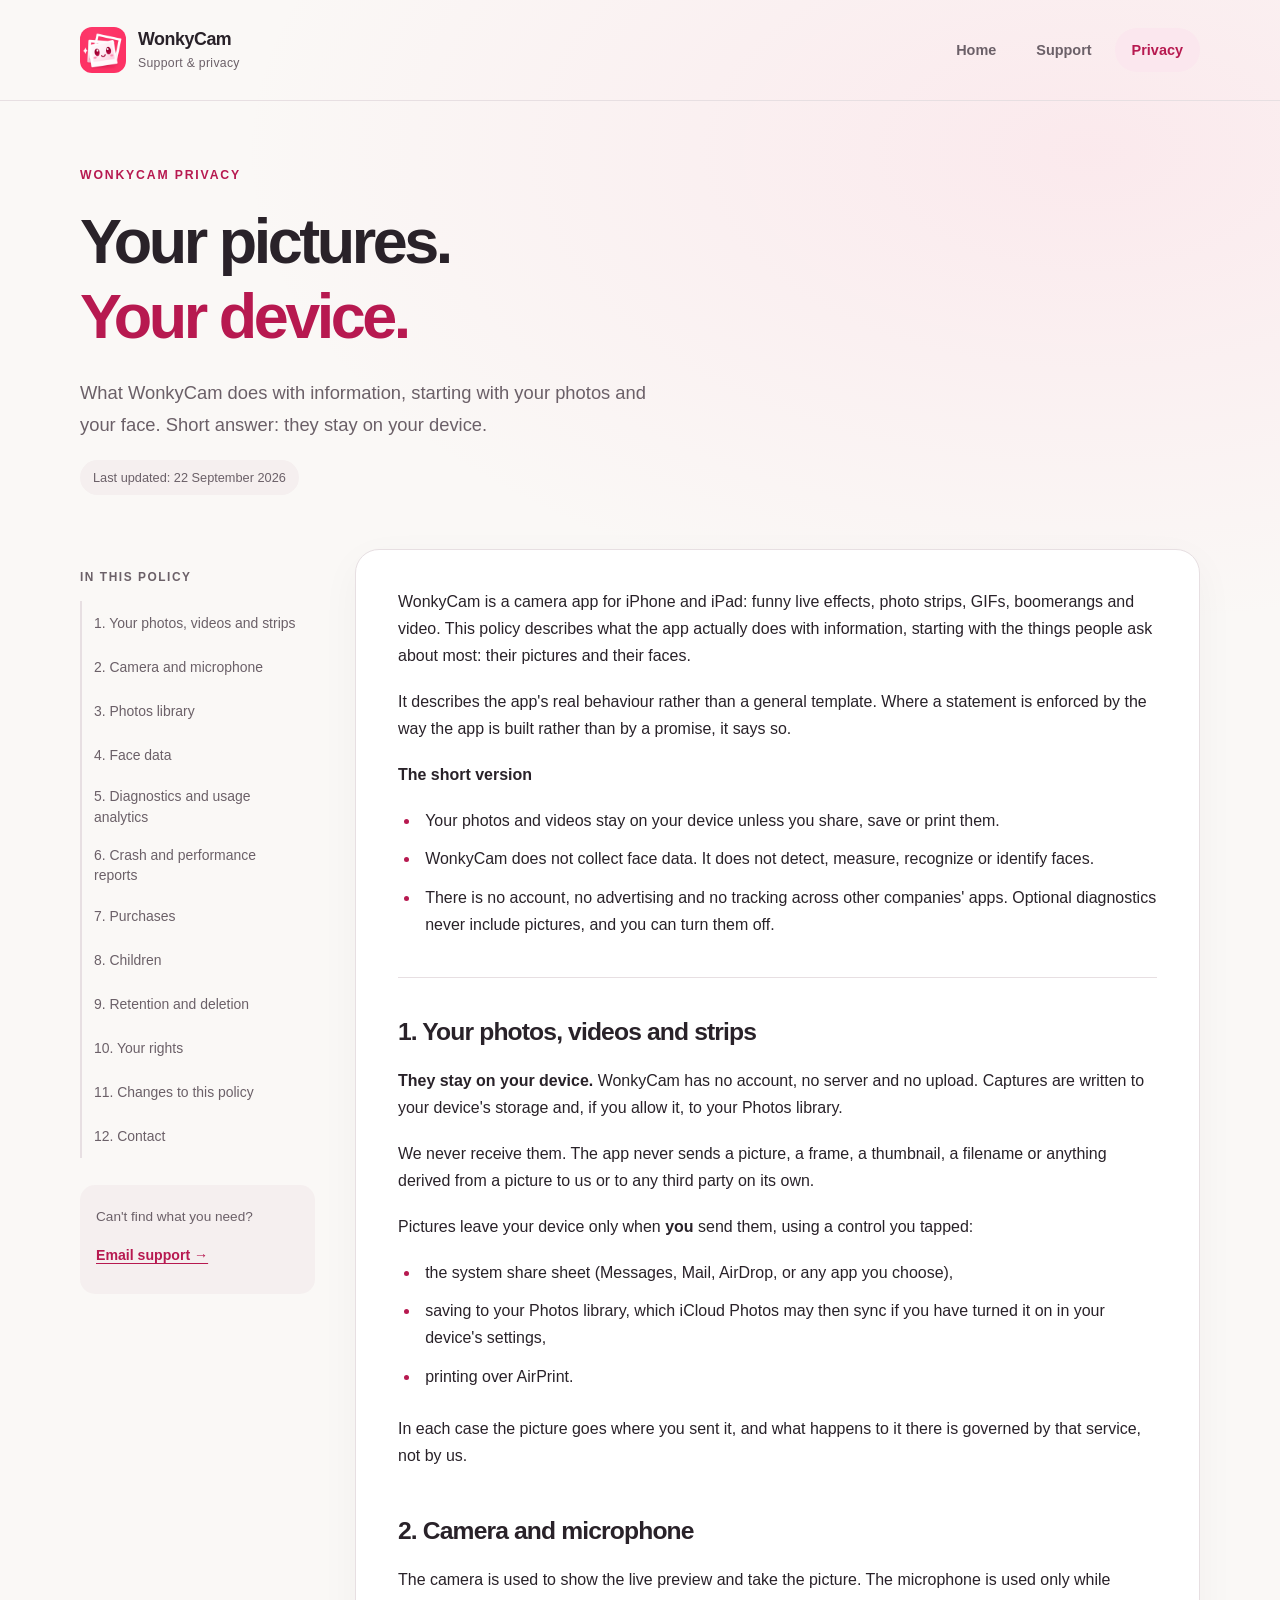
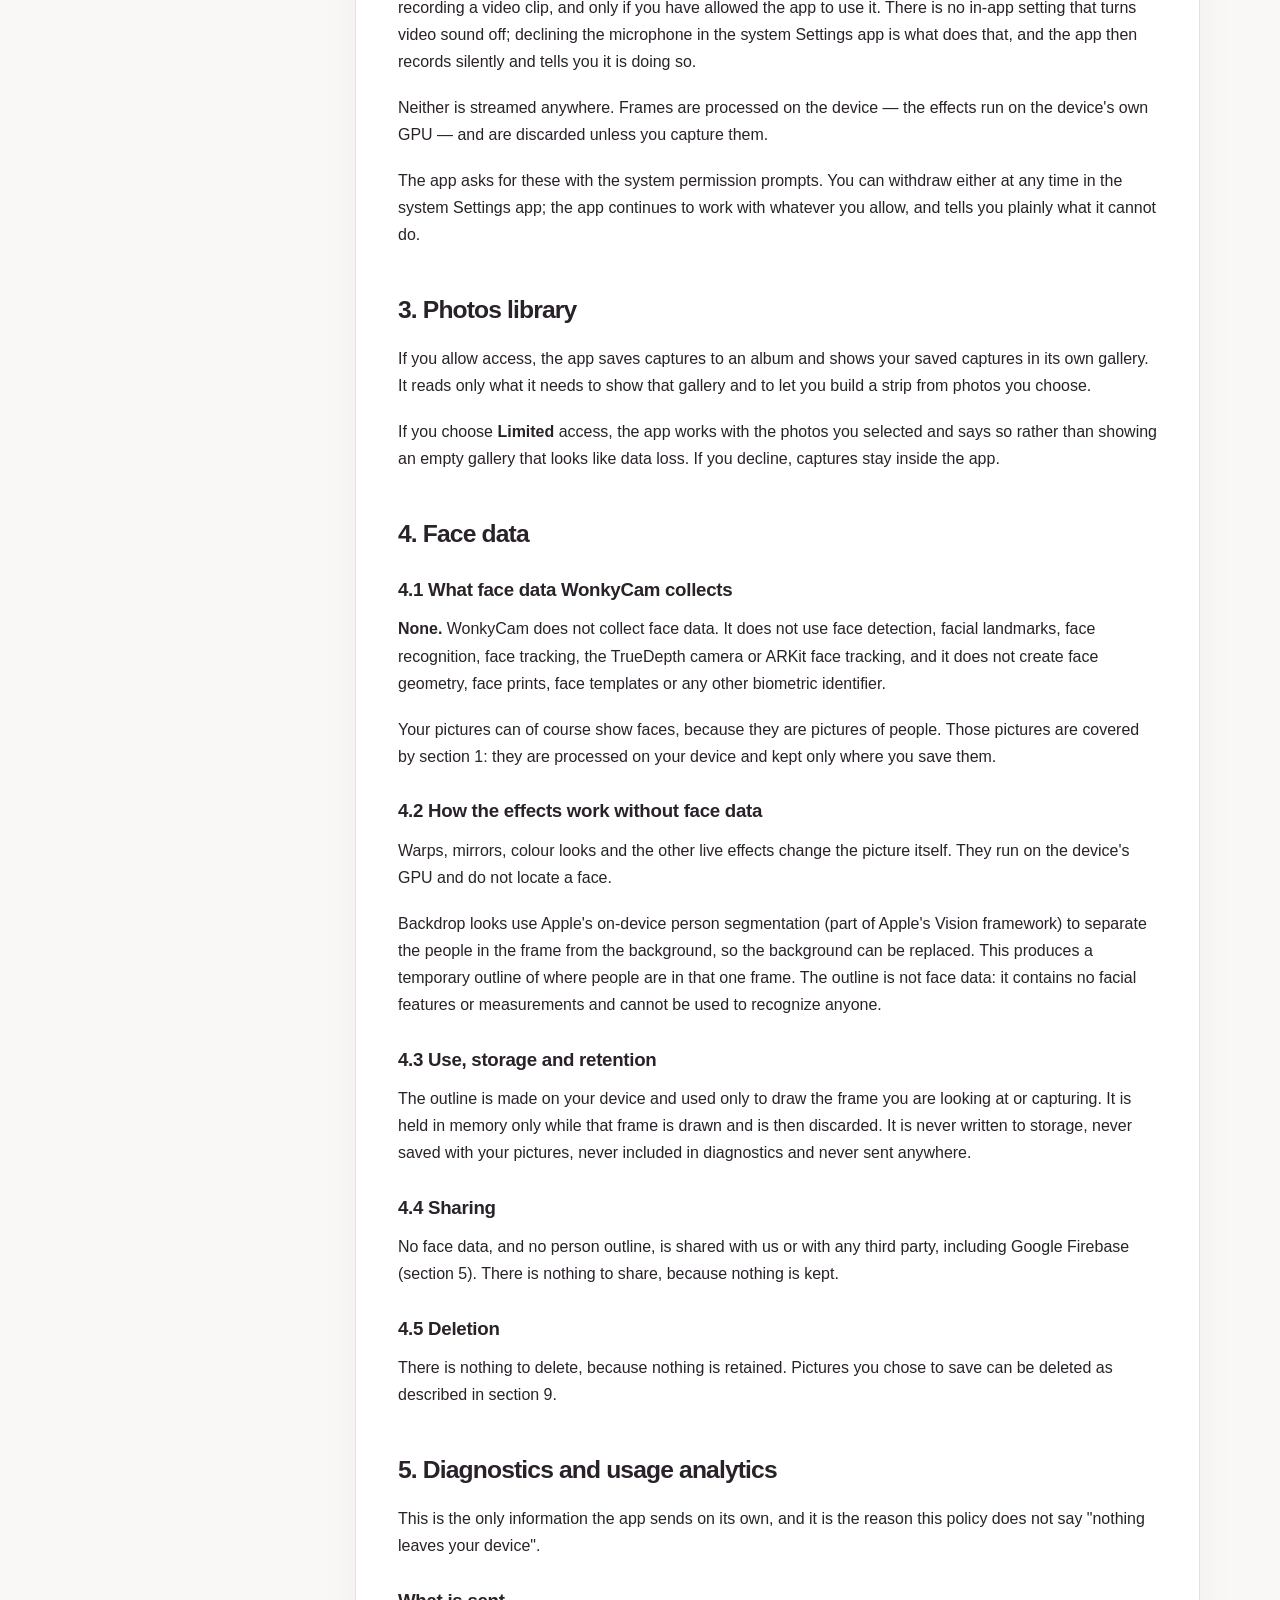
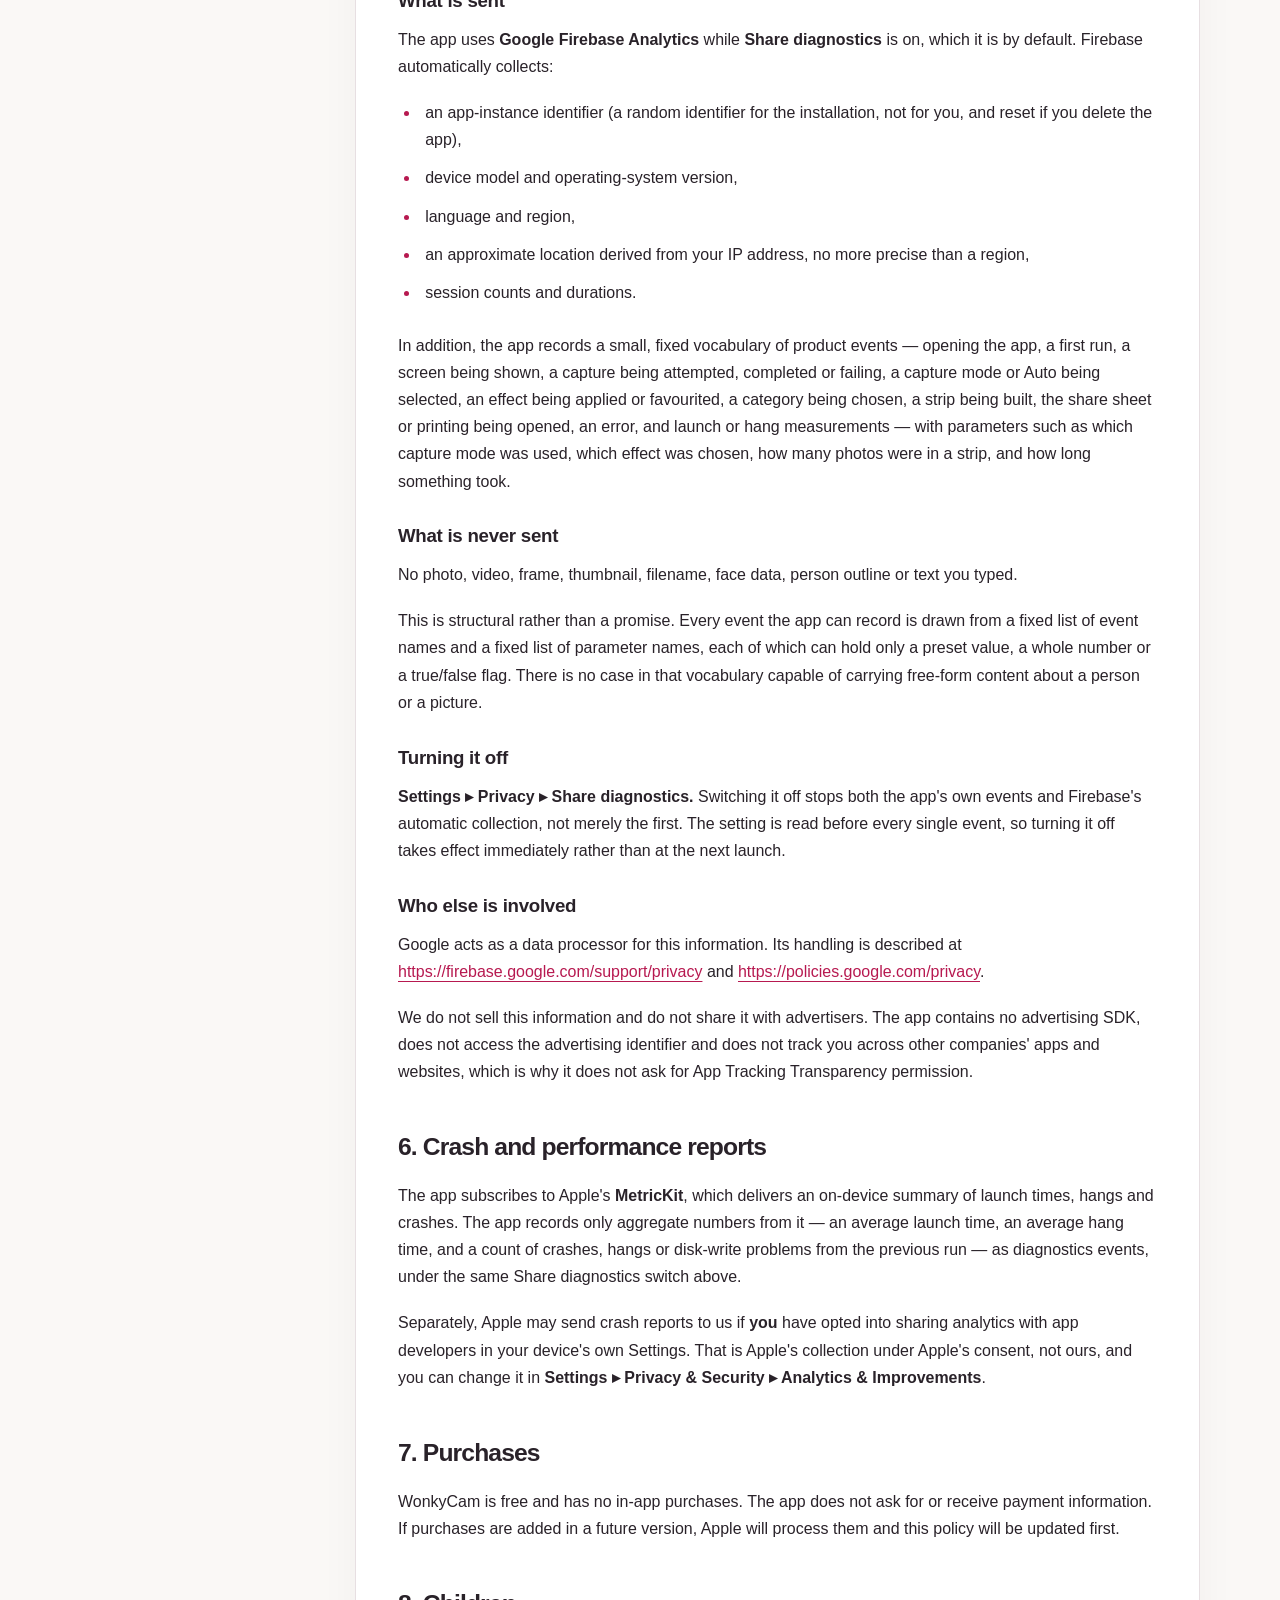
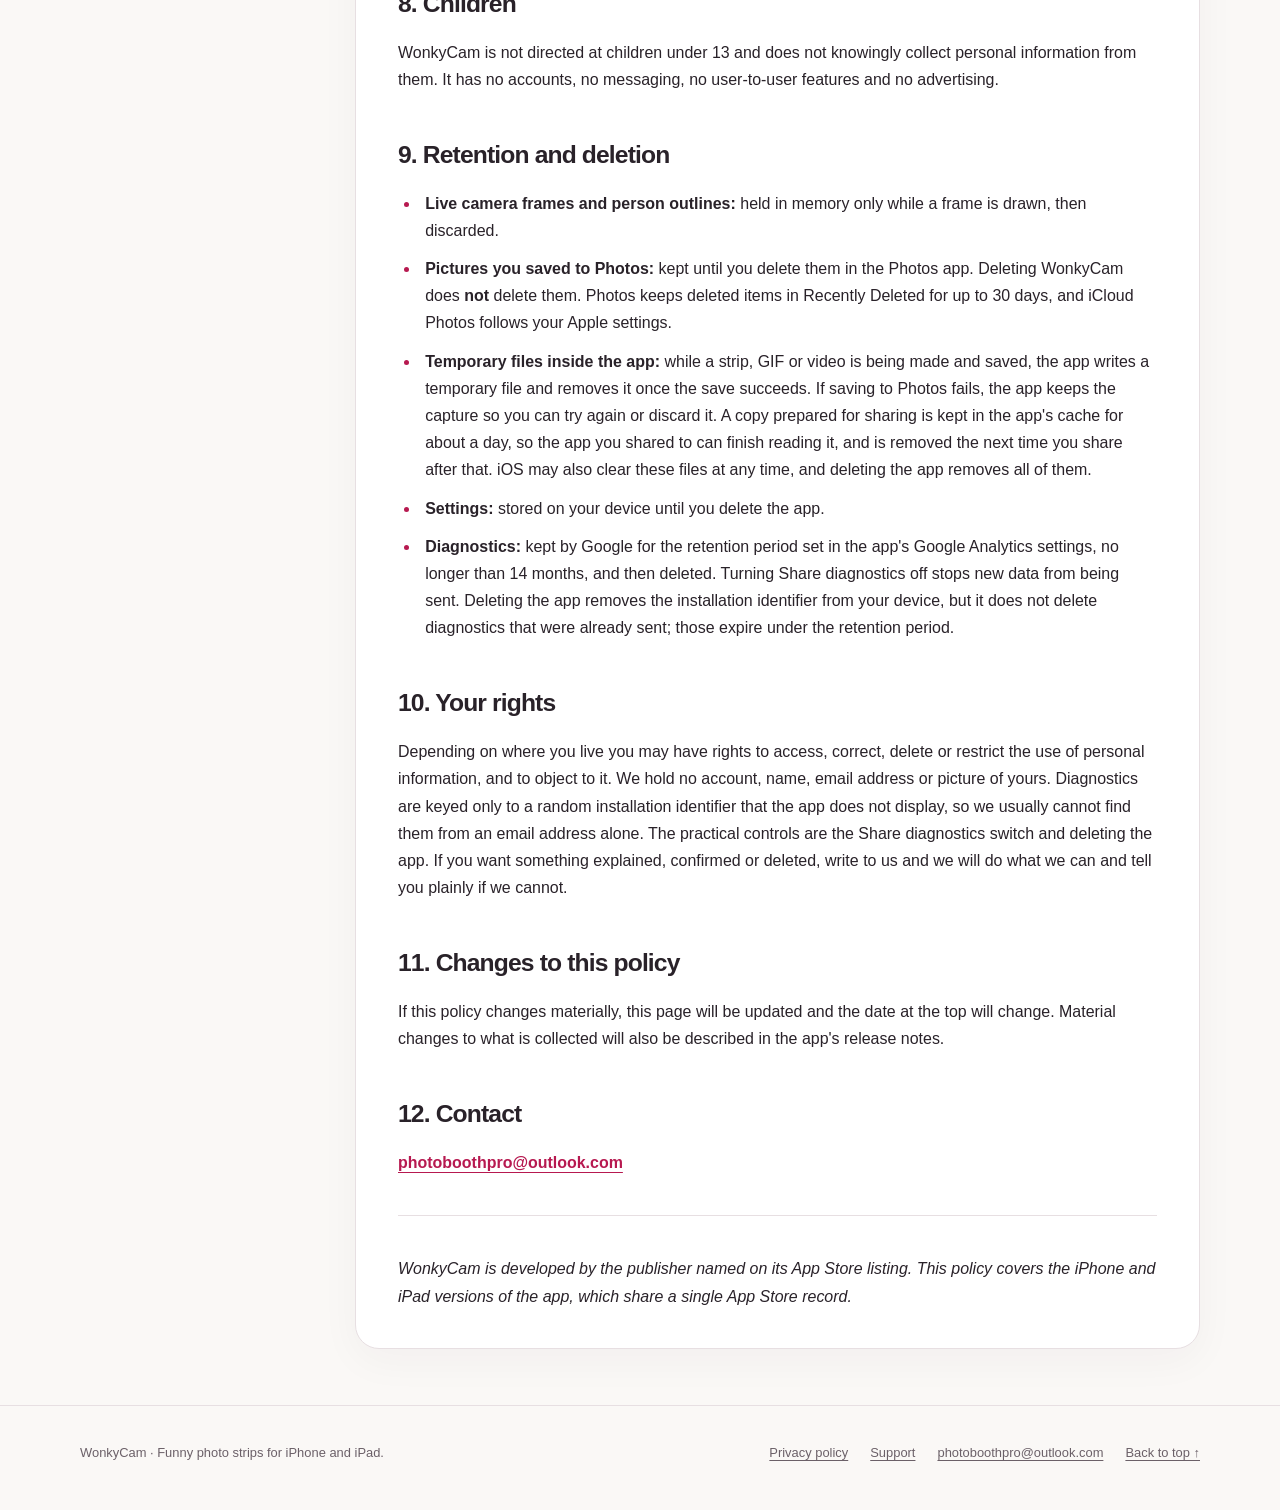
==== privacy.html @ a52ce238 "Publish WonkyCam support and privacy pages Generated by build_support_site.py from docs/privacy-poli" ====
<!DOCTYPE html>
<html lang="en">
<head>
<meta charset="utf-8">
<meta name="viewport" content="width=device-width, initial-scale=1">
<title>Privacy Policy &middot; WonkyCam</title>
<meta name="description" content="WonkyCam is a camera app for iPhone and iPad: funny live effects, photo strips, GIFs, boomerangs and video. This policy describes what the app actually does with information, starting with the things ">
<meta name="theme-color" content="#faf8f6" media="(prefers-color-scheme: light)">
<meta name="theme-color" content="#191519" media="(prefers-color-scheme: dark)">
<link rel="icon" type="image/png" href="app-icon.png">
<link rel="stylesheet" href="site.css">
</head>
<body id="top">
<a class="skip-link" href="#main-content">Skip to content</a>
<header class="site-header">
  <div class="shell header-inner">
    <a class="brand" href="./" aria-label="WonkyCam home">
      <img src="app-icon.png" width="46" height="46" alt="">
      <span><span class="brand-name">WonkyCam</span><span class="brand-label">Support &amp; privacy</span></span>
    </a>
    <nav class="site-nav" aria-label="Main navigation"><a href="./">Home</a><a href="support.html">Support</a><a href="privacy.html" aria-current="page">Privacy</a></nav>
  </div>
</header>
<main class="shell" id="main-content">
<div class="page-heading">
  <p class="eyebrow">WonkyCam privacy</p>
  <h1>Your pictures.<br><span>Your device.</span></h1>
  <p class="lede">What WonkyCam does with information, starting with your photos and your face. Short answer: they stay on your device.</p>
  <p class="updated">Last updated: 22 September 2026</p>
</div>
<div class="document-layout">
<aside class="contents" aria-label="In this policy">
  <p class="contents-title">In this policy</p>
  <nav aria-label="On this page">
    <a href="#1-your-photos-videos-and-strips">1. Your photos, videos and strips</a>
    <a href="#2-camera-and-microphone">2. Camera and microphone</a>
    <a href="#3-photos-library">3. Photos library</a>
    <a href="#4-face-data">4. Face data</a>
    <a href="#5-diagnostics-and-usage-analytics">5. Diagnostics and usage analytics</a>
    <a href="#6-crash-and-performance-reports">6. Crash and performance reports</a>
    <a href="#7-purchases">7. Purchases</a>
    <a href="#8-children">8. Children</a>
    <a href="#9-retention-and-deletion">9. Retention and deletion</a>
    <a href="#10-your-rights">10. Your rights</a>
    <a href="#11-changes-to-this-policy">11. Changes to this policy</a>
    <a href="#12-contact">12. Contact</a>
  </nav>
  <div class="aside-contact"><p>Can't find what you need?</p><a href="mailto:photoboothpro@outlook.com">Email support &rarr;</a></div>
</aside>
<article class="document" aria-label="Privacy Policy">
<p>WonkyCam is a camera app for iPhone and iPad: funny live effects, photo strips,
GIFs, boomerangs and video. This policy describes what the app actually does
with information, starting with the things people ask about most: their
pictures and their faces.</p>
<p>It describes the app's real behaviour rather than a general template. Where a
statement is enforced by the way the app is built rather than by a promise, it
says so.</p>
<p><strong>The short version</strong></p>
<ul>
<li>Your photos and videos stay on your device unless you share, save or print
  them.</li>
<li>WonkyCam does not collect face data. It does not detect, measure, recognize or
  identify faces.</li>
<li>There is no account, no advertising and no tracking across other companies'
  apps. Optional diagnostics never include pictures, and you can turn them off.</li>
</ul>
<hr>
<h2 id="1-your-photos-videos-and-strips">1. Your photos, videos and strips</h2>
<p><strong>They stay on your device.</strong> WonkyCam has no account, no server and no upload.
Captures are written to your device's storage and, if you allow it, to your
Photos library.</p>
<p>We never receive them. The app never sends a picture, a frame, a thumbnail, a
filename or anything derived from a picture to us or to any third party on its
own.</p>
<p>Pictures leave your device only when <strong>you</strong> send them, using a control you
tapped:</p>
<ul>
<li>the system share sheet (Messages, Mail, AirDrop, or any app you choose),</li>
<li>saving to your Photos library, which iCloud Photos may then sync if you have
  turned it on in your device's settings,</li>
<li>printing over AirPrint.</li>
</ul>
<p>In each case the picture goes where you sent it, and what happens to it there
is governed by that service, not by us.</p>
<h2 id="2-camera-and-microphone">2. Camera and microphone</h2>
<p>The camera is used to show the live preview and take the picture. The
microphone is used only while recording a video clip, and only if you have
allowed the app to use it. There is no in-app setting that turns video sound
off; declining the microphone in the system Settings app is what does that, and
the app then records silently and tells you it is doing so.</p>
<p>Neither is streamed anywhere. Frames are processed on the device — the effects
run on the device's own GPU — and are discarded unless you capture them.</p>
<p>The app asks for these with the system permission prompts. You can withdraw
either at any time in the system Settings app; the app continues to work with
whatever you allow, and tells you plainly what it cannot do.</p>
<h2 id="3-photos-library">3. Photos library</h2>
<p>If you allow access, the app saves captures to an album and shows your saved
captures in its own gallery. It reads only what it needs to show that gallery
and to let you build a strip from photos you choose.</p>
<p>If you choose <strong>Limited</strong> access, the app works with the photos you selected
and says so rather than showing an empty gallery that looks like data loss.
If you decline, captures stay inside the app.</p>
<h2 id="4-face-data">4. Face data</h2>
<h3 id="41-what-face-data-wonkycam-collects">4.1 What face data WonkyCam collects</h3>
<p><strong>None.</strong> WonkyCam does not collect face data. It does not use face detection,
facial landmarks, face recognition, face tracking, the TrueDepth camera or
ARKit face tracking, and it does not create face geometry, face prints, face
templates or any other biometric identifier.</p>
<p>Your pictures can of course show faces, because they are pictures of people.
Those pictures are covered by section 1: they are processed on your device and
kept only where you save them.</p>
<h3 id="42-how-the-effects-work-without-face-data">4.2 How the effects work without face data</h3>
<p>Warps, mirrors, colour looks and the other live effects change the picture
itself. They run on the device's GPU and do not locate a face.</p>
<p>Backdrop looks use Apple's on-device person segmentation (part of Apple's
Vision framework) to separate the people in the frame from the background, so
the background can be replaced. This produces a temporary outline of where
people are in that one frame. The outline is not face data: it contains no
facial features or measurements and cannot be used to recognize anyone.</p>
<h3 id="43-use-storage-and-retention">4.3 Use, storage and retention</h3>
<p>The outline is made on your device and used only to draw the frame you are
looking at or capturing. It is held in memory only while that frame is drawn and
is then discarded. It is never written to storage, never saved with your
pictures, never included in diagnostics and never sent anywhere.</p>
<h3 id="44-sharing">4.4 Sharing</h3>
<p>No face data, and no person outline, is shared with us or with any third party,
including Google Firebase (section 5). There is nothing to share, because
nothing is kept.</p>
<h3 id="45-deletion">4.5 Deletion</h3>
<p>There is nothing to delete, because nothing is retained. Pictures you chose to
save can be deleted as described in section 9.</p>
<h2 id="5-diagnostics-and-usage-analytics">5. Diagnostics and usage analytics</h2>
<p>This is the only information the app sends on its own, and it is the reason
this policy does not say "nothing leaves your device".</p>
<h3 id="what-is-sent">What is sent</h3>
<p>The app uses <strong>Google Firebase Analytics</strong> while <strong>Share diagnostics</strong> is on,
which it is by default. Firebase automatically collects:</p>
<ul>
<li>an app-instance identifier (a random identifier for the installation, not for
  you, and reset if you delete the app),</li>
<li>device model and operating-system version,</li>
<li>language and region,</li>
<li>an approximate location derived from your IP address, no more precise than a
  region,</li>
<li>session counts and durations.</li>
</ul>
<p>In addition, the app records a small, fixed vocabulary of product events —
opening the app, a first run, a screen being shown, a capture being attempted,
completed or failing, a capture mode or Auto being selected, an effect being
applied or favourited, a category being chosen, a strip being built, the share
sheet or printing being opened, an error, and launch or hang measurements —
with parameters such as which capture mode was used, which effect was chosen,
how many photos were in a strip, and how long something took.</p>
<h3 id="what-is-never-sent">What is never sent</h3>
<p>No photo, video, frame, thumbnail, filename, face data, person outline or text
you typed.</p>
<p>This is structural rather than a promise. Every event the app can record is
drawn from a fixed list of event names and a fixed list of parameter names,
each of which can hold only a preset value, a whole number or a true/false
flag. There is no case in that vocabulary capable of carrying free-form content
about a person or a picture.</p>
<h3 id="turning-it-off">Turning it off</h3>
<p><strong>Settings ▸ Privacy ▸ Share diagnostics.</strong> Switching it off stops both the
app's own events and Firebase's automatic collection, not merely the first.
The setting is read before every single event, so turning it off takes effect
immediately rather than at the next launch.</p>
<h3 id="who-else-is-involved">Who else is involved</h3>
<p>Google acts as a data processor for this information. Its handling is described
at <a href="https://firebase.google.com/support/privacy">https://firebase.google.com/support/privacy</a> and
<a href="https://policies.google.com/privacy">https://policies.google.com/privacy</a>.</p>
<p>We do not sell this information and do not share it with advertisers. The app
contains no advertising SDK, does not access the advertising identifier and
does not track you across other companies' apps and websites, which is why it
does not ask for App Tracking Transparency permission.</p>
<h2 id="6-crash-and-performance-reports">6. Crash and performance reports</h2>
<p>The app subscribes to Apple's <strong>MetricKit</strong>, which delivers an on-device
summary of launch times, hangs and crashes. The app records only aggregate
numbers from it — an average launch time, an average hang time, and a count of
crashes, hangs or disk-write problems from the previous run — as diagnostics
events, under the same Share diagnostics switch above.</p>
<p>Separately, Apple may send crash reports to us if <strong>you</strong> have opted into
sharing analytics with app developers in your device's own Settings. That is
Apple's collection under Apple's consent, not ours, and you can change it in
<strong>Settings ▸ Privacy &amp; Security ▸ Analytics &amp; Improvements</strong>.</p>
<h2 id="7-purchases">7. Purchases</h2>
<p>WonkyCam is free and has no in-app purchases. The app does not ask for or
receive payment information. If purchases are added in a future version, Apple
will process them and this policy will be updated first.</p>
<h2 id="8-children">8. Children</h2>
<p>WonkyCam is not directed at children under 13 and does not knowingly collect
personal information from them. It has no accounts, no messaging, no
user-to-user features and no advertising.</p>
<h2 id="9-retention-and-deletion">9. Retention and deletion</h2>
<ul>
<li><strong>Live camera frames and person outlines:</strong> held in memory only while a
  frame is drawn, then discarded.</li>
<li><strong>Pictures you saved to Photos:</strong> kept until you delete them in the Photos
  app. Deleting WonkyCam does <strong>not</strong> delete them. Photos keeps deleted items in
  Recently Deleted for up to 30 days, and iCloud Photos follows your Apple
  settings.</li>
<li><strong>Temporary files inside the app:</strong> while a strip, GIF or video is being made
  and saved, the app writes a temporary file and removes it once the save
  succeeds. If saving to Photos fails, the app keeps the capture so you can try
  again or discard it. A copy prepared for sharing is kept in the app's cache
  for about a day, so the app you shared to can finish reading it, and is
  removed the next time you share after that. iOS may also clear these files at
  any time, and deleting the app removes all of them.</li>
<li><strong>Settings:</strong> stored on your device until you delete the app.</li>
<li><strong>Diagnostics:</strong> kept by Google for the retention period set in the app's
  Google Analytics settings, no longer than 14 months, and then deleted.
  Turning Share diagnostics off stops new data from being sent. Deleting the
  app removes the installation identifier from your device, but it does not
  delete diagnostics that were already sent; those expire under the retention
  period.</li>
</ul>
<h2 id="10-your-rights">10. Your rights</h2>
<p>Depending on where you live you may have rights to access, correct, delete or
restrict the use of personal information, and to object to it. We hold no
account, name, email address or picture of yours. Diagnostics are keyed only to
a random installation identifier that the app does not display, so we usually
cannot find them from an email address alone. The practical controls are the
Share diagnostics switch and deleting the app. If you want something explained,
confirmed or deleted, write to us and we will do what we can and tell you
plainly if we cannot.</p>
<h2 id="11-changes-to-this-policy">11. Changes to this policy</h2>
<p>If this policy changes materially, this page will be updated and the date at
the top will change. Material changes to what is collected will also be
described in the app's release notes.</p>
<h2 id="12-contact">12. Contact</h2>
<p><strong><a href="mailto:photoboothpro@outlook.com">photoboothpro@outlook.com</a></strong></p>
<hr>
<p><em>WonkyCam is developed by the publisher named on its App Store listing. This
policy covers the iPhone and iPad versions of the app, which share a single App
Store record.</em></p>
</article>
</div>
</main>
<footer class="site-footer">
  <div class="shell footer-inner">
    <p>WonkyCam &middot; Funny photo strips for iPhone and iPad.</p>
    <div class="footer-links"><a href="privacy.html">Privacy policy</a><a href="support.html">Support</a><a href="mailto:photoboothpro@outlook.com">photoboothpro@outlook.com</a><a href="#top">Back to top &uarr;</a></div>
  </div>
</footer>
</body>
</html>
---- site.css ----
:root {
  color-scheme: light dark;
  --background: #faf8f6;
  --surface: #ffffff;
  --surface-soft: #f5efef;
  --ink: #292229;
  --muted: #6b6068;
  --accent: #b71950;
  --accent-soft: #fbe7ee;
  --border: #e7dfe2;
  --shadow: 0 12px 40px rgb(62 30 45 / 4%);
  font-family: -apple-system, BlinkMacSystemFont, "Segoe UI", sans-serif;
  font-size: 17px;
  -webkit-text-size-adjust: 100%;
}

* { box-sizing: border-box; }
html { scroll-behavior: smooth; scroll-padding-top: 2rem; }
body {
  margin: 0;
  color: var(--ink);
  background: var(--background);
  line-height: 1.7;
}
body::before {
  content: "";
  position: absolute;
  z-index: -1;
  inset: 0 0 auto;
  height: 760px;
  pointer-events: none;
  background: radial-gradient(ellipse at 85% 20%, rgb(255 160 190 / 17%), transparent 55%);
}
a { color: var(--accent); text-underline-offset: .22em; }
a:hover { text-decoration-thickness: 2px; }
a:focus-visible, summary:focus-visible {
  outline: 3px solid var(--accent);
  outline-offset: 5px;
  border-radius: 4px;
}
img { display: block; max-width: 100%; height: auto; }
svg { display: block; width: 24px; height: 24px; flex-shrink: 0; }
h1, h2, h3 { line-height: 1.2; text-wrap: balance; }
h1, h2, h3, p { margin-top: 0; }
h1 { font-size: clamp(2.7rem, 5.4vw, 4.3rem); letter-spacing: -.055em; font-weight: 750; }
h2 { font-size: 1.65rem; letter-spacing: -.035em; }
h3 { font-size: 1.1rem; letter-spacing: -.015em; }
p { margin-bottom: 1.1rem; }
::selection { background: var(--accent-soft); color: var(--accent); }
.shell { width: min(1120px, calc(100% - 64px)); margin-inline: auto; }
.skip-link {
  position: fixed;
  top: 12px;
  left: 12px;
  z-index: 10;
  padding: 12px 20px;
  background: var(--surface);
  transform: translateY(-180%);
}
.skip-link:focus { transform: none; }
.site-header { border-bottom: 1px solid var(--border); }
.header-inner {
  display: flex;
  align-items: center;
  justify-content: space-between;
  gap: 24px;
  min-height: 100px;
  padding-block: 20px;
}
.brand { display: inline-flex; align-items: center; gap: 12px; color: var(--ink); text-decoration: none; }
.brand img { width: 46px; height: 46px; border-radius: 12px; }
.brand-name { display: block; font-size: 1.05rem; font-weight: 750; letter-spacing: -.025em; line-height: 1.35; }
.brand-label { display: block; margin-top: 2px; color: var(--muted); font-size: .72rem; letter-spacing: .025em; }
.site-nav { display: flex; flex-wrap: wrap; gap: 6px; }
.site-nav a {
  display: inline-flex;
  align-items: center;
  justify-content: center;
  min-height: 44px;
  padding: 8px 17px;
  color: var(--muted);
  text-decoration: none;
  font-size: .85rem;
  font-weight: 650;
  border-radius: 100px;
}
.site-nav a:hover { color: var(--ink); background: var(--surface-soft); }
.site-nav a[aria-current="page"] { color: var(--accent); background: var(--accent-soft); }
.eyebrow { margin-bottom: 18px; color: var(--accent); font-size: .72rem; font-weight: 750; letter-spacing: .15em; text-transform: uppercase; }
.hero { display: grid; grid-template-columns: 1.25fr 1fr; gap: 56px; align-items: center; padding-block: 82px 72px; }
.hero h1 { margin-bottom: 24px; }
.hero h1 span, .page-heading h1 span { color: var(--accent); }
.lede { max-width: 34rem; color: var(--muted); font-size: 1.08rem; line-height: 1.75; }
.actions { display: flex; flex-wrap: wrap; align-items: center; gap: 14px; margin-top: 30px; }
.button {
  display: inline-flex;
  align-items: center;
  justify-content: center;
  gap: 12px;
  min-height: 50px;
  padding: 12px 21px;
  border: 1px solid transparent;
  border-radius: 13px;
  background: var(--accent);
  color: #fff;
  font-size: .86rem;
  font-weight: 700;
  text-decoration: none;
  transition: background .15s ease, transform .15s ease;
}
.button:hover { background: #94133f; transform: translateY(-2px); }
.button svg { width: 18px; height: 18px; }
.button-secondary { color: var(--ink); background: var(--surface); border-color: var(--border); }
.button-secondary:hover { background: var(--surface-soft); }
.hero-note { margin: 18px 0 0; color: var(--muted); font-size: .76rem; }
.brand-scene {
  position: relative;
  display: grid;
  place-items: center;
  min-height: 380px;
  isolation: isolate;
}
.brand-scene::before {
  content: "";
  position: absolute;
  width: 310px;
  height: 310px;
  border: 1px solid var(--border);
  border-radius: 50%;
  z-index: -1;
  box-shadow: 0 0 0 38px rgb(235 137 169 / 5%), 0 0 0 76px rgb(235 137 169 / 4%);
}
.app-art {
  width: 228px;
  border: 9px solid var(--surface);
  border-radius: 56px;
  box-shadow: 0 28px 50px rgb(163 26 74 / 16%);
  transform: rotate(-8deg);
}
.scene-label {
  position: absolute;
  bottom: 18px;
  padding: 12px 22px;
  background: var(--surface);
  border: 1px solid var(--border);
  border-radius: 100px;
  box-shadow: var(--shadow);
  color: var(--muted);
  font-size: .77rem;
  font-weight: 600;
  text-align: center;
}
.scene-spark { position: absolute; color: var(--accent); width: 32px; height: 32px; }
.spark-one { top: 46px; right: 34px; transform: rotate(15deg); }
.spark-two { bottom: 75px; left: 32px; width: 22px; height: 22px; }
.section-heading { display: flex; justify-content: space-between; align-items: baseline; gap: 20px; margin-bottom: 22px; }
.section-heading h2 { margin: 0; }
.section-heading p { margin: 0; color: var(--muted); font-size: .85rem; }
.route-grid { display: grid; grid-template-columns: 1fr 1fr; gap: 22px; }
.route-card {
  position: relative;
  display: block;
  padding: 32px;
  background: var(--surface);
  color: var(--ink);
  border: 1px solid var(--border);
  border-radius: 23px;
  box-shadow: var(--shadow);
  text-decoration: none;
  transition: border-color .15s ease, transform .15s ease;
}
.route-card:hover { border-color: var(--accent); transform: translateY(-3px); }
.icon-tile { display: inline-grid; place-items: center; width: 49px; height: 49px; margin-bottom: 24px; border-radius: 14px; background: var(--accent-soft); color: var(--accent); }
.icon-tile.sage { background: #eaf2ec; color: #37644c; }
.route-card h3 { font-size: 1.35rem; margin-bottom: 12px; }
.route-card p { max-width: 26rem; margin-bottom: 25px; color: var(--muted); font-size: .9rem; }
.text-link { display: inline-flex; align-items: center; gap: 9px; color: var(--accent); font-size: .84rem; font-weight: 700; }
.text-link svg { width: 17px; height: 17px; }
.topics { padding-block: 56px; }
.topic-grid { display: grid; grid-template-columns: repeat(3, 1fr); gap: 16px; }
.topic-link { display: flex; align-items: center; gap: 14px; min-height: 82px; padding: 17px 20px; border: 1px solid var(--border); border-radius: 15px; color: var(--ink); background: var(--surface); text-decoration: none; font-size: .85rem; font-weight: 650; }
.topic-link svg { color: var(--accent); width: 21px; height: 21px; }
.topic-link:hover { border-color: var(--accent); background: var(--accent-soft); }
.contact-banner { display: flex; align-items: center; justify-content: space-between; gap: 30px; margin-bottom: 64px; padding: 35px 38px; border-radius: 23px; background: #30232e; color: #fff5f8; }
.contact-banner h2 { font-size: 1.6rem; margin-bottom: 8px; }
.contact-banner p { margin: 0; color: #ded0d9; font-size: .88rem; }
.contact-banner .button { background: #ffe7ef; color: #6e1739; flex-shrink: 0; }
.contact-banner .button:hover { background: #fff; }
.page-heading { max-width: 800px; padding-block: 64px 35px; }
.page-heading h1 { margin-bottom: 22px; font-size: clamp(2.6rem, 5vw, 3.7rem); }
.document-layout { display: grid; grid-template-columns: 235px minmax(0, 1fr); gap: 40px; align-items: start; margin-bottom: 56px; }
.contents { position: sticky; top: 28px; max-height: calc(100svh - 56px); overflow-y: auto; padding-block: 18px; }
.contents-title { margin-bottom: 14px; color: var(--muted); font-size: .7rem; font-weight: 750; letter-spacing: .13em; text-transform: uppercase; }
.contents nav { display: grid; }
.contents nav a { min-height: 44px; display: flex; align-items: center; padding: 9px 12px; border-left: 2px solid var(--border); color: var(--muted); text-decoration: none; font-size: .82rem; line-height: 1.45; }
.contents nav a:hover { color: var(--accent); border-left-color: var(--accent); background: var(--accent-soft); }
.aside-contact { margin-top: 27px; padding: 20px 16px; background: var(--surface-soft); border-radius: 15px; }
.aside-contact p { margin-bottom: 10px; font-size: .8rem; color: var(--muted); }
.aside-contact a { display: inline-block; font-size: .83rem; font-weight: 700; padding-block: 6px; }
.document { padding: 38px 42px; border: 1px solid var(--border); border-radius: 24px; background: var(--surface); box-shadow: var(--shadow); overflow-wrap: anywhere; }
.document p, .document li { font-size: .94rem; }
.document h2 { margin-top: 2.75rem; margin-bottom: 1.2rem; font-size: 1.45rem; }
.document h2:target, .document h3:target { color: var(--accent); }
.document h3 { margin-top: 1.8rem; margin-bottom: .8rem; }
.document ul { padding-left: 1.3rem; margin-block: 1rem 1.5rem; }
.document li { padding-left: .3rem; margin-bottom: .65rem; }
.document li::marker { color: var(--accent); }
.document hr { border: 0; border-top: 1px solid var(--border); margin: 2.3rem 0; }
.document hr + h2 { margin-top: 0; }
.document > :last-child { margin-bottom: 0; }
.support-document .question > strong:first-child { display: block; margin-bottom: .3rem; }
.updated { display: inline-block; border-radius: 100px; background: var(--surface-soft); padding: 7px 13px; color: var(--muted); font-size: .75rem !important; }
.site-footer { border-top: 1px solid var(--border); }
.footer-inner { display: flex; align-items: center; justify-content: space-between; flex-wrap: wrap; gap: 20px; padding-block: 28px 38px; color: var(--muted); font-size: .76rem; }
.footer-inner p { margin: 0; }
.footer-links { display: flex; flex-wrap: wrap; gap: 22px; }
.footer-links a { display: inline-block; padding-block: 8px; color: var(--muted); }
code, pre { background: var(--surface-soft); border-radius: 5px; font-family: ui-monospace, monospace; }
code { padding: .1em .3em; }
pre { padding: 1rem; overflow: auto; }
blockquote { margin-inline: 0; padding-left: 1rem; border-left: 3px solid var(--accent); }
table { display: block; overflow-x: auto; border-collapse: collapse; max-width: 100%; }
td, th { padding: .6rem; border: 1px solid var(--border); text-align: left; }
th { background: var(--surface-soft); }

@media (prefers-color-scheme: dark) {
  :root {
    --background: #191519;
    --surface: #241e24;
    --surface-soft: #302830;
    --ink: #f7eff4;
    --muted: #c6b8c2;
    --accent: #ffa3c2;
    --accent-soft: #422735;
    --border: #443540;
    --shadow: 0 12px 40px rgb(0 0 0 / 8%);
  }
  body::before { opacity: .3; }
  .button { color: #45142a; }
  .button:hover { background: #ffbfd4; }
  .button-secondary { color: var(--ink); }
  .button-secondary:hover { background: var(--surface-soft); }
  .icon-tile.sage { background: #243b30; color: #a6dabb; }
  .contact-banner { background: #342531; border: 1px solid var(--border); }
}

@media (max-width: 850px) {
  .hero { gap: 20px; padding-block: 56px; }
  .brand-scene { min-height: 330px; }
  .brand-scene::before { width: 230px; height: 230px; box-shadow: 0 0 0 30px rgb(235 137 169 / 5%); }
  .app-art { width: 190px; border-radius: 46px; }
  .spark-one { right: 0; }
  .spark-two { left: 0; }
  .document-layout { grid-template-columns: 190px minmax(0, 1fr); gap: 20px; }
  .document { padding: 30px; }
  .topic-link { padding: 15px; }
}

@media (max-width: 650px) {
  .shell { width: calc(100% - 36px); }
  .header-inner { flex-direction: column; align-items: flex-start; gap: 18px; padding-block: 20px 14px; }
  .site-nav { width: 100%; }
  .site-nav a { flex: 1; padding-inline: 12px; }
  .brand img { width: 42px; height: 42px; }
  .hero { grid-template-columns: 1fr; gap: 4px; padding-block: 44px 40px; }
  .hero h1 { max-width: 470px; font-size: clamp(2.6rem, 10vw, 3.6rem); }
  .hero .lede { max-width: 29rem; font-size: 1rem; }
  .brand-scene { min-height: 295px; margin-top: 22px; }
  .scene-label { bottom: 0; }
  .spark-one { right: 14%; top: 30px; }
  .spark-two { left: 14%; bottom: 60px; }
  .section-heading { flex-direction: column; gap: 8px; }
  .route-grid, .topic-grid { grid-template-columns: 1fr; }
  .route-card { padding: 26px; }
  .topics { padding-block: 38px; }
  .contact-banner { flex-direction: column; align-items: flex-start; padding: 28px; gap: 22px; margin-bottom: 42px; }
  .page-heading { padding-block: 40px 25px; }
  .page-heading h1 { font-size: 2.6rem; }
  .document-layout { grid-template-columns: 1fr; gap: 24px; margin-bottom: 38px; }
  .contents { position: static; max-height: none; overflow: visible; padding: 20px; border: 1px solid var(--border); border-radius: 18px; background: var(--surface); }
  .contents nav { grid-template-columns: repeat(2, minmax(0, 1fr)); gap: 4px; }
  .contents nav a { padding: 10px; border-left: 0; border-radius: 8px; }
  .aside-contact { margin-top: 16px; padding: 15px; }
  .document { padding: 25px 21px; border-radius: 18px; }
  .document h2 { font-size: 1.35rem; }
  .footer-inner { align-items: flex-start; flex-direction: column; gap: 12px; }
}

@media (max-width: 360px) {
  .contents nav { grid-template-columns: 1fr; }
  .actions .button { width: 100%; }
}

@media (prefers-reduced-motion: reduce) {
  html { scroll-behavior: auto; }
  *, *::before, *::after { transition: none !important; }
  .button:hover, .route-card:hover { transform: none; }
}

@media print {
  :root { color-scheme: light; --ink: #000; --muted: #333; --background: #fff; --surface: #fff; --border: #bbb; --accent: #000; }
  body::before, .site-header, .contents, .contact-banner, .site-footer, .skip-link, .brand-scene { display: none; }
  .shell { width: 100%; }
  .page-heading { padding-block: 0 20px; }
  .document-layout { display: block; }
  .document { border: 0; box-shadow: none; padding: 0; }
  h2, h3 { break-after: avoid; }
  a { color: #000; }
}
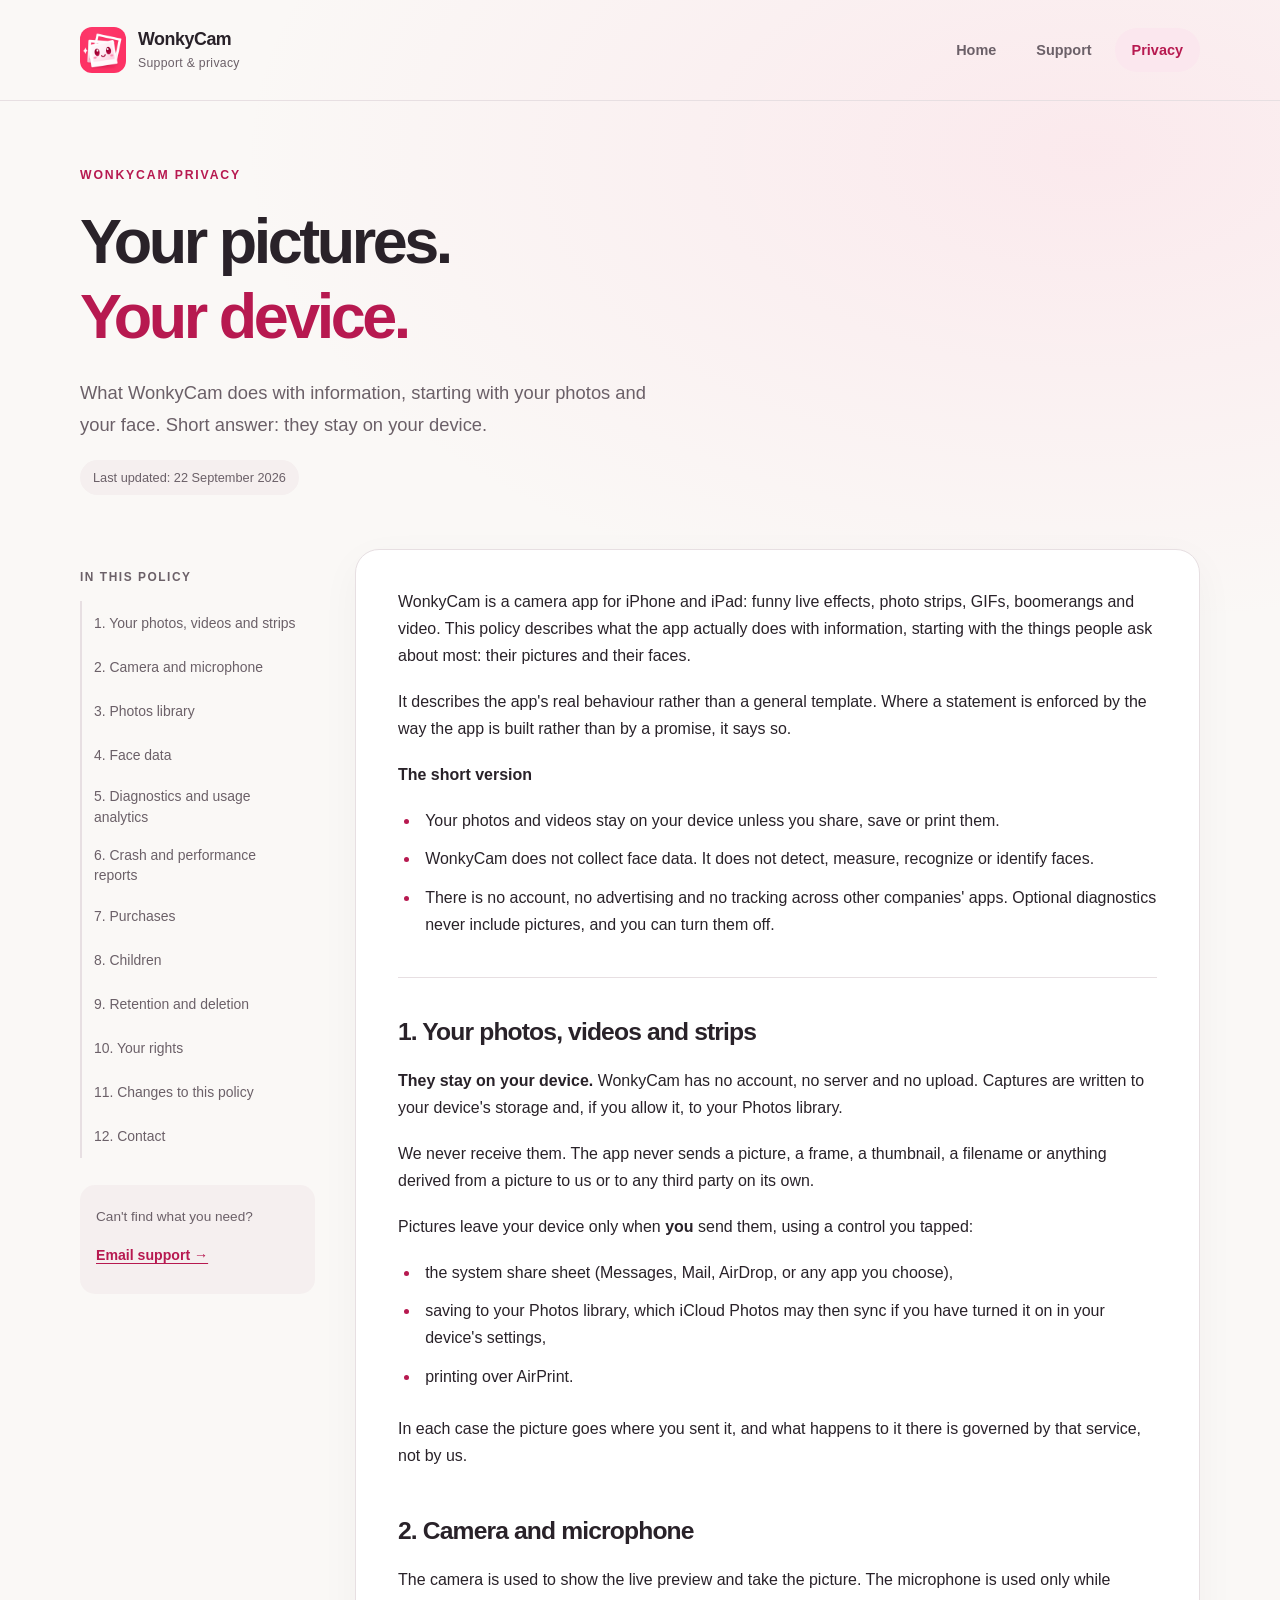
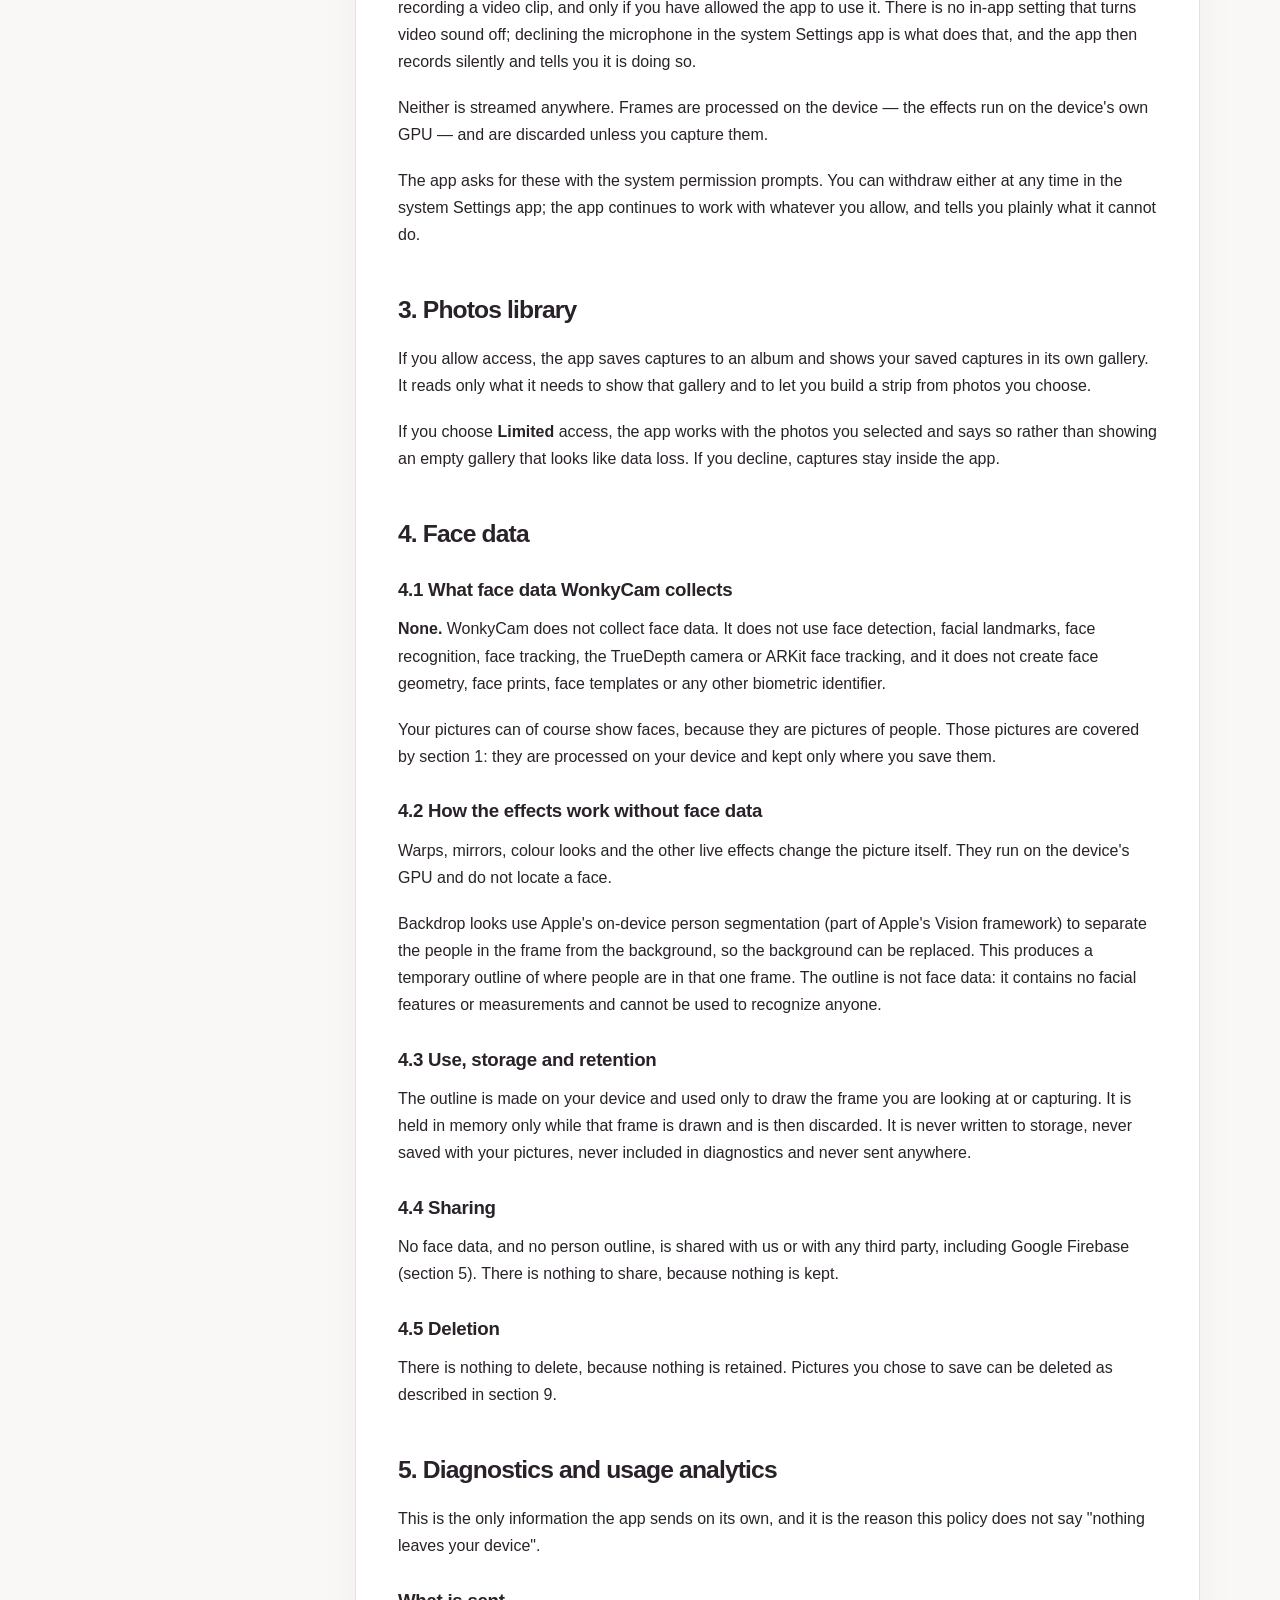
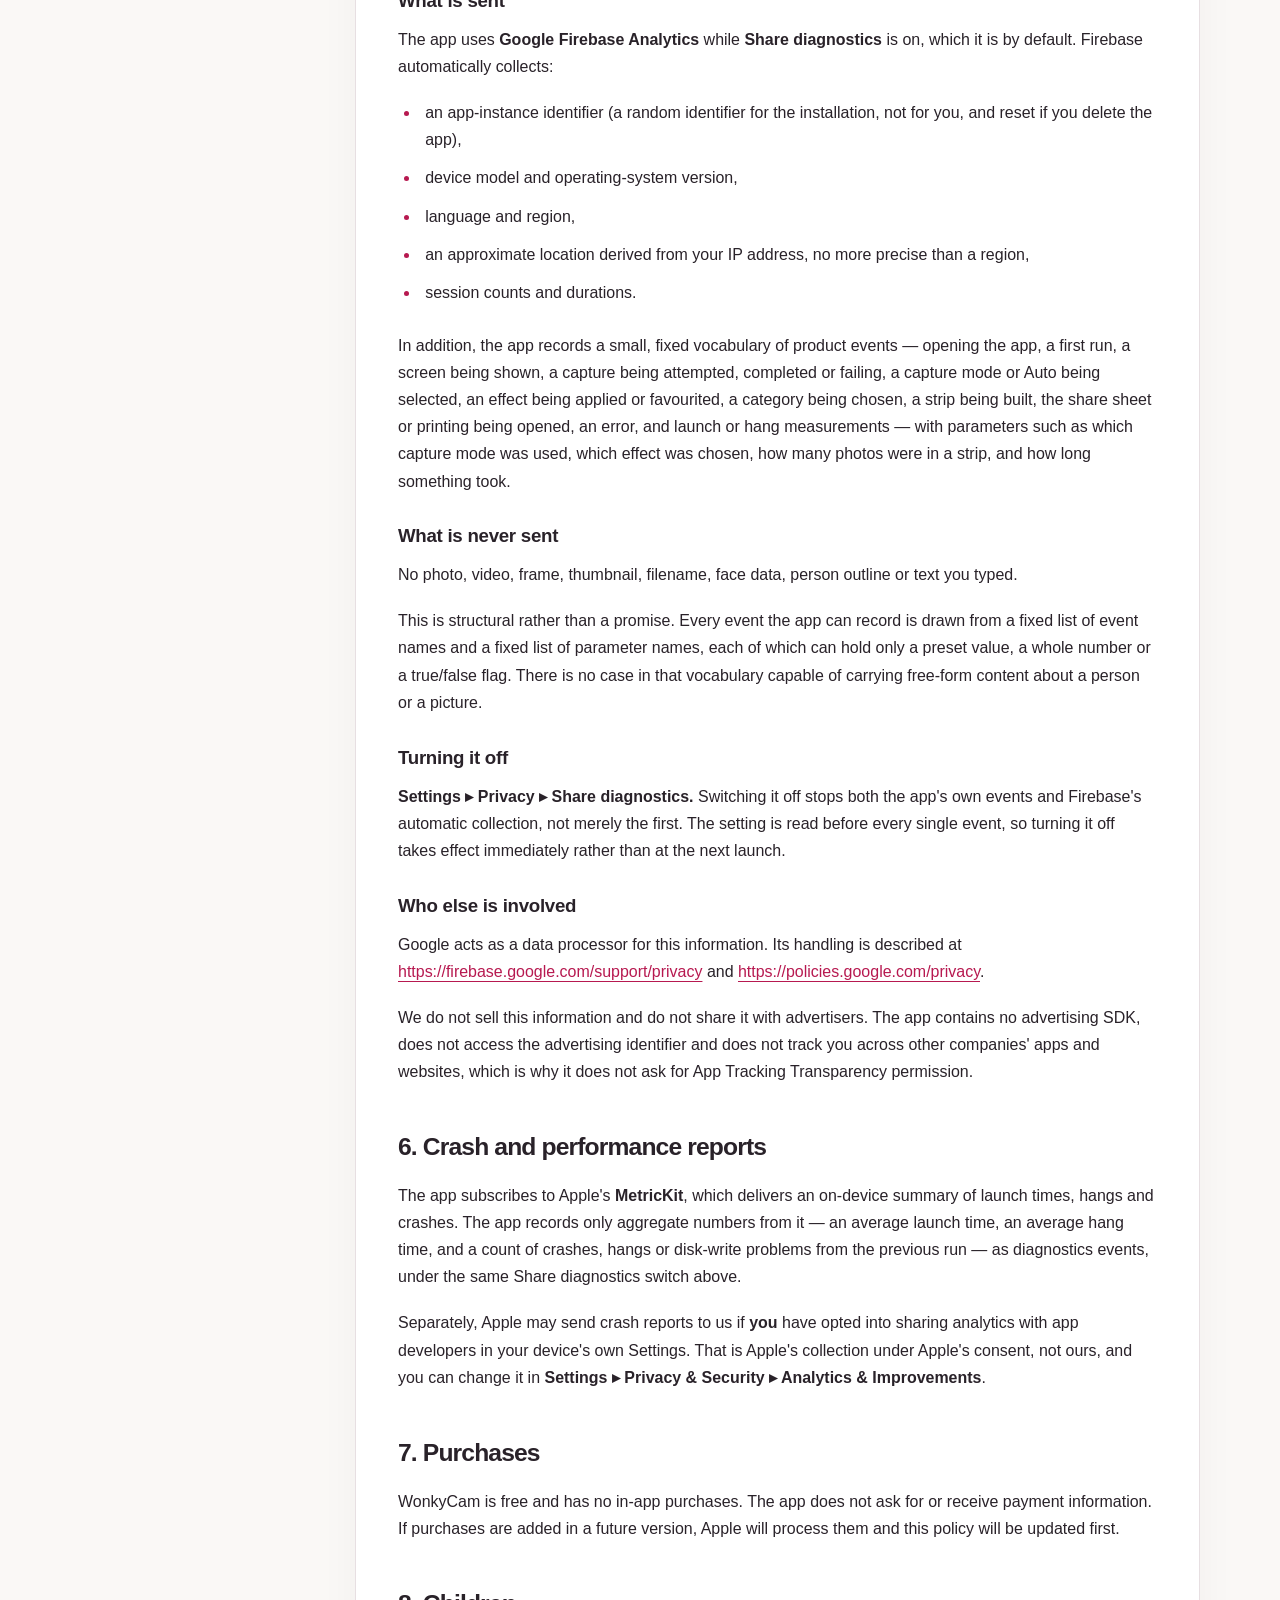
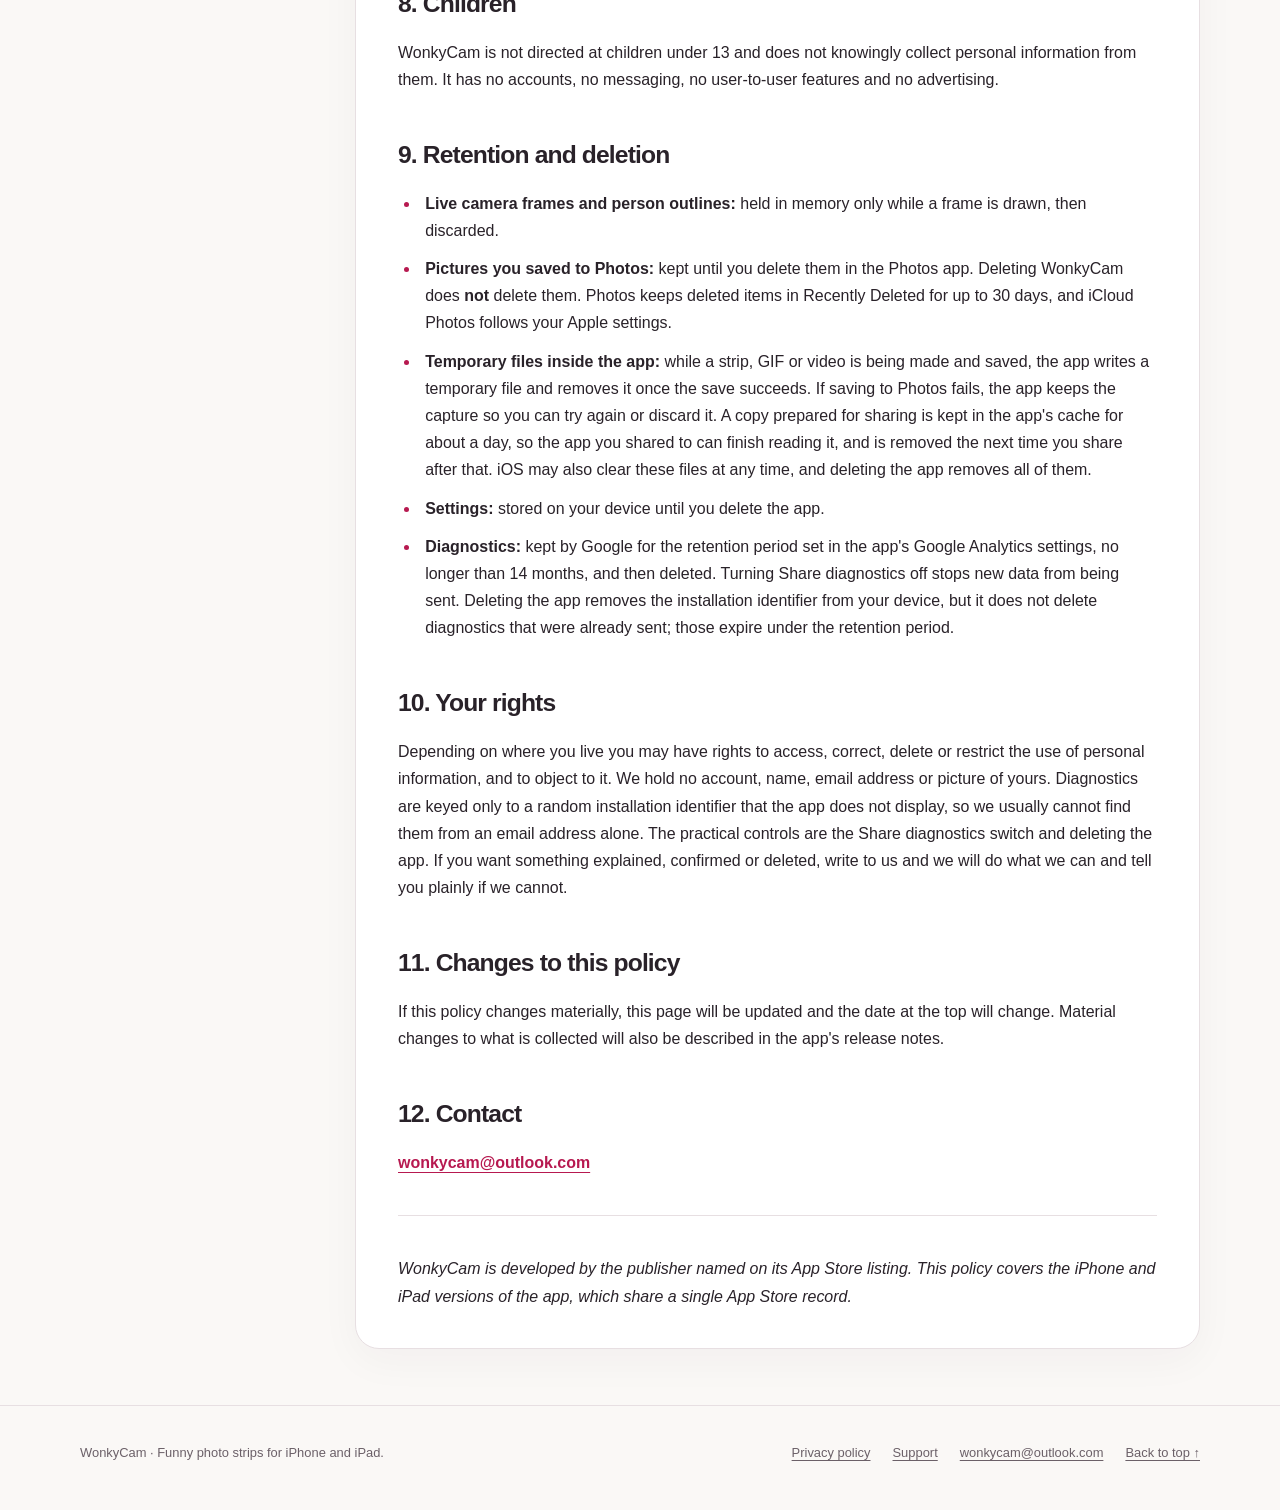
==== commit ecc5dc5b: "Replace the support address with wonkycam@outlook.com Co-authored-by: Copilot <223556219+Copilot@use" ====
--- a/privacy.html
+++ b/privacy.html
@@ -45,7 +45,7 @@
     <a href="#11-changes-to-this-policy">11. Changes to this policy</a>
     <a href="#12-contact">12. Contact</a>
   </nav>
-  <div class="aside-contact"><p>Can't find what you need?</p><a href="mailto:photoboothpro@outlook.com">Email support &rarr;</a></div>
+  <div class="aside-contact"><p>Can't find what you need?</p><a href="mailto:wonkycam@outlook.com">Email support &rarr;</a></div>
 </aside>
 <article class="document" aria-label="Privacy Policy">
 <p>WonkyCam is a camera app for iPhone and iPad: funny live effects, photo strips,
@@ -227,7 +227,7 @@
 the top will change. Material changes to what is collected will also be
 described in the app's release notes.</p>
 <h2 id="12-contact">12. Contact</h2>
-<p><strong><a href="mailto:photoboothpro@outlook.com">photoboothpro@outlook.com</a></strong></p>
+<p><strong><a href="mailto:wonkycam@outlook.com">wonkycam@outlook.com</a></strong></p>
 <hr>
 <p><em>WonkyCam is developed by the publisher named on its App Store listing. This
 policy covers the iPhone and iPad versions of the app, which share a single App
@@ -238,7 +238,7 @@
 <footer class="site-footer">
   <div class="shell footer-inner">
     <p>WonkyCam &middot; Funny photo strips for iPhone and iPad.</p>
-    <div class="footer-links"><a href="privacy.html">Privacy policy</a><a href="support.html">Support</a><a href="mailto:photoboothpro@outlook.com">photoboothpro@outlook.com</a><a href="#top">Back to top &uarr;</a></div>
+    <div class="footer-links"><a href="privacy.html">Privacy policy</a><a href="support.html">Support</a><a href="mailto:wonkycam@outlook.com">wonkycam@outlook.com</a><a href="#top">Back to top &uarr;</a></div>
   </div>
 </footer>
 </body>
